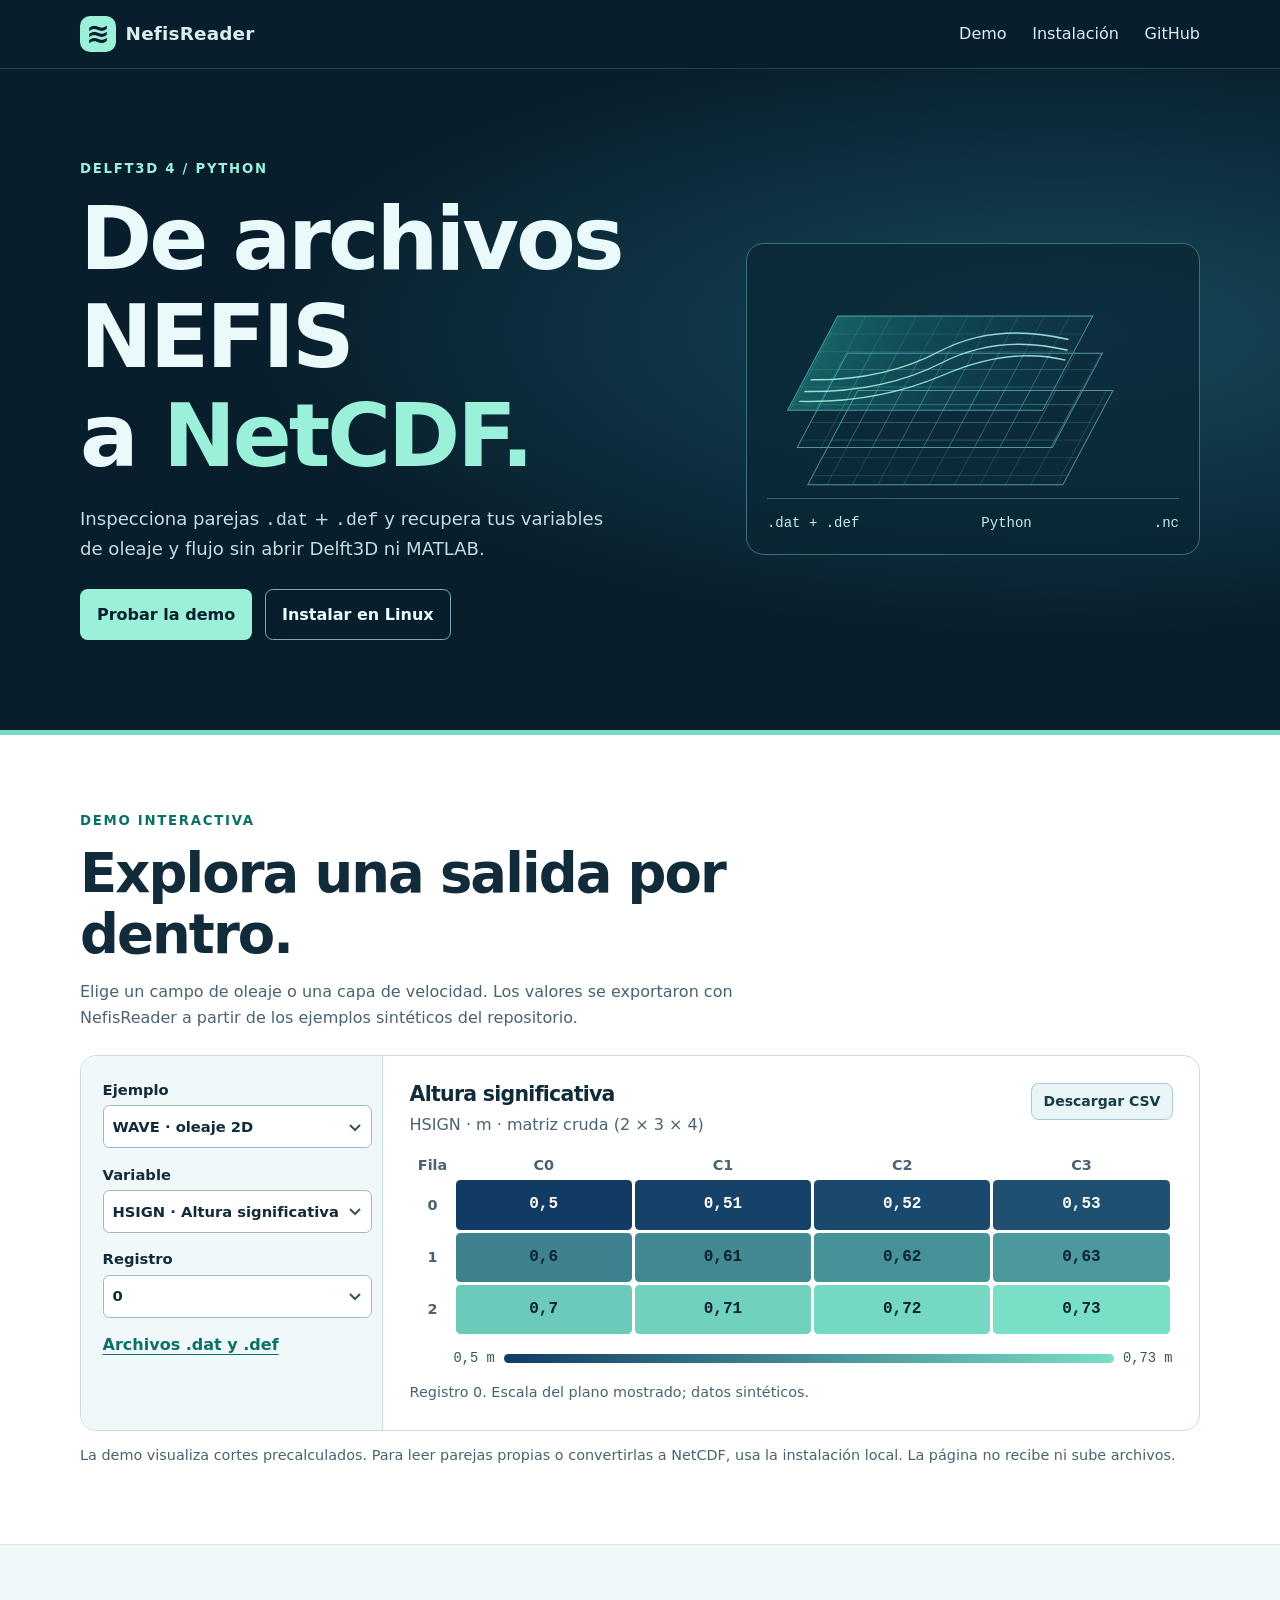
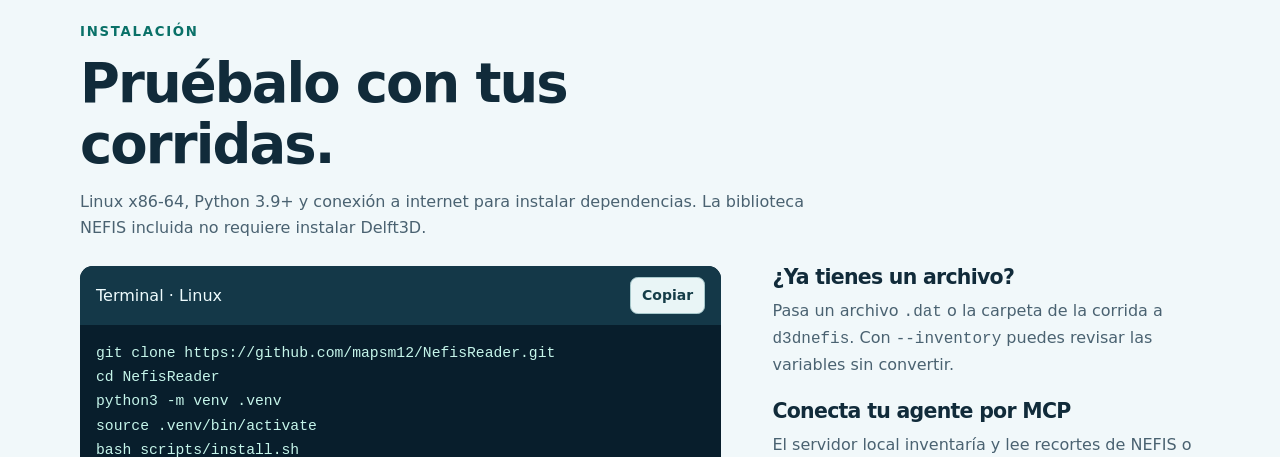
==== index.html @ 4f2a73d4 "Use mapsm12 GitHub Pages for the NefisReader demo" ====
<!doctype html>
<html lang="es">
<head>
  <meta charset="utf-8">
  <meta name="viewport" content="width=device-width, initial-scale=1">
  <meta http-equiv="refresh" content="0; url=./docs/">
  <title>NefisReader</title>
</head>
<body>
  <h1>NefisReader</h1>
  <p><a href="./docs/">Abrir la demo de NefisReader</a></p>
</body>
</html>
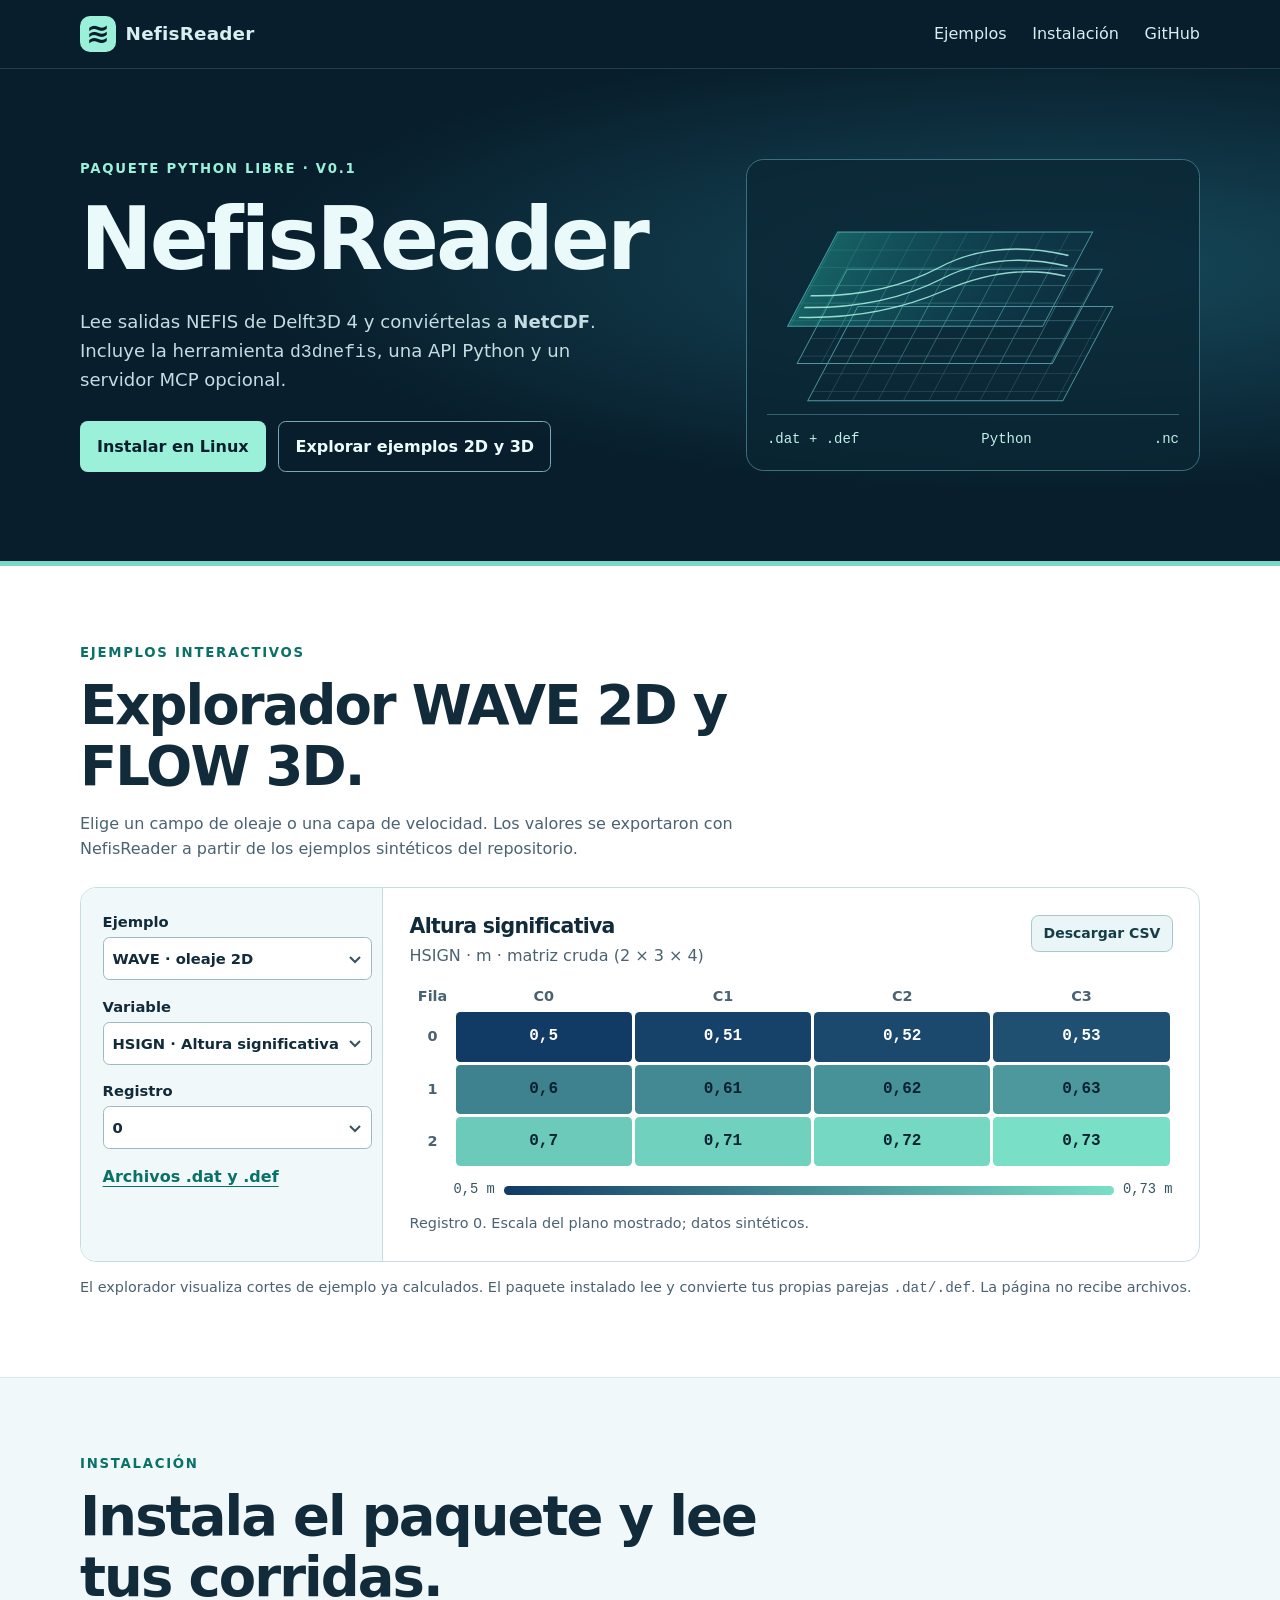
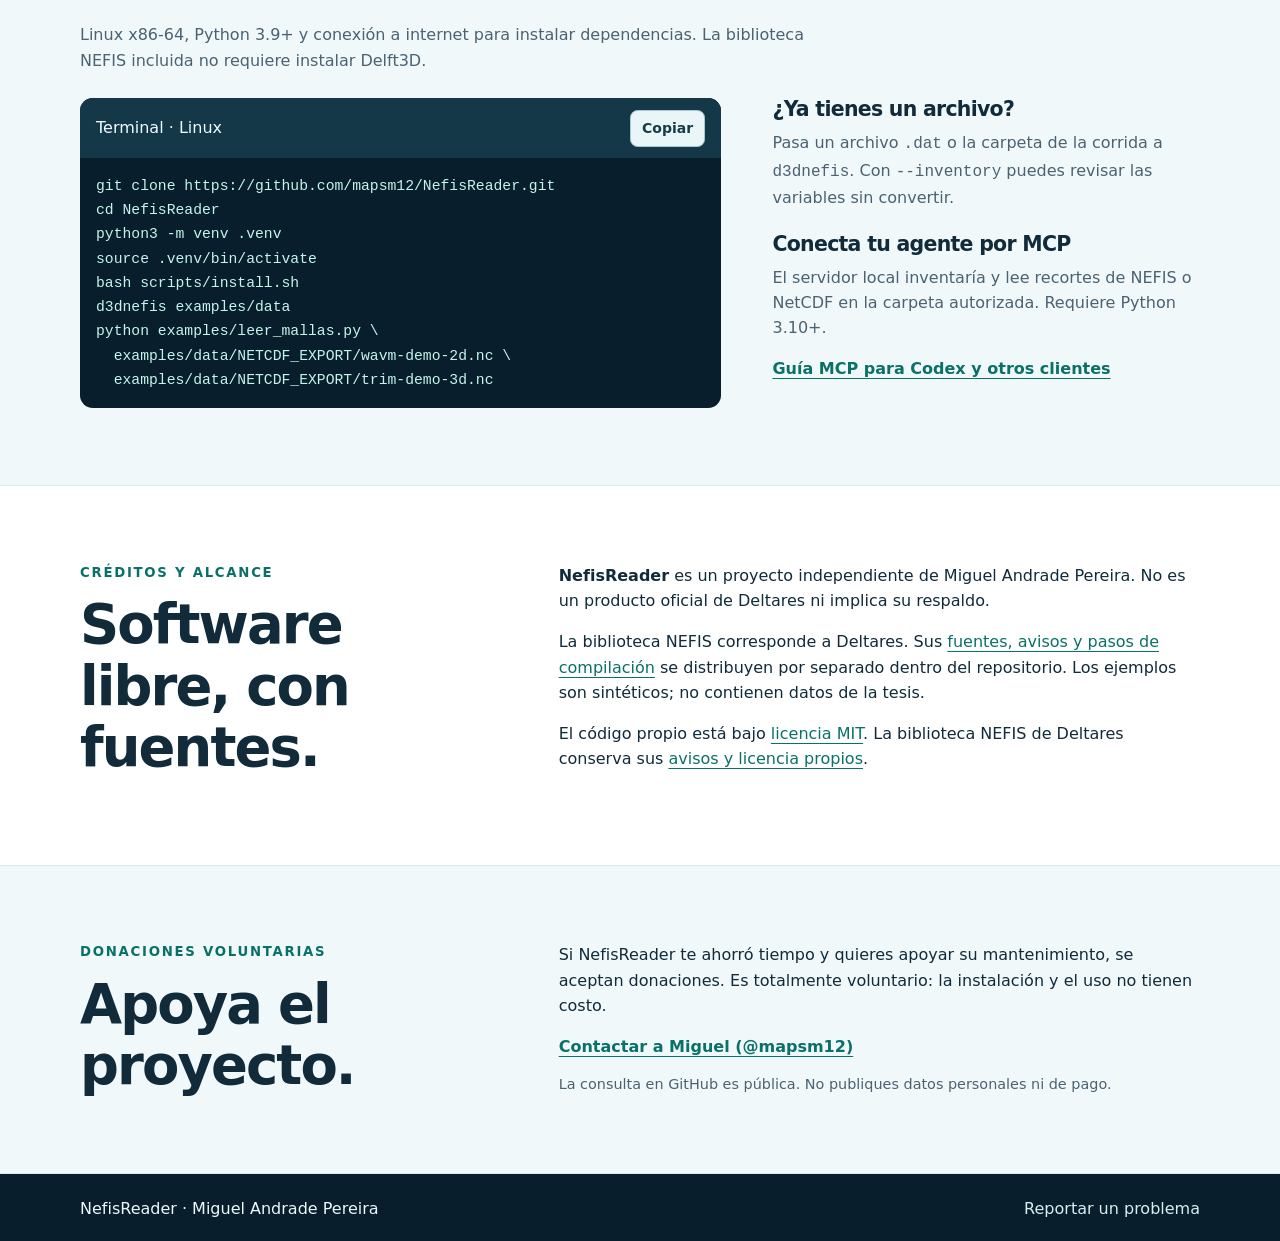
==== commit c8e7e379: "Present NefisReader v0.1 as free software and document installation and donations" ====
--- a/index.html
+++ b/index.html
@@ -4,10 +4,10 @@
   <meta charset="utf-8">
   <meta name="viewport" content="width=device-width, initial-scale=1">
   <meta http-equiv="refresh" content="0; url=./docs/">
-  <title>NefisReader</title>
+  <title>NefisReader v0.1</title>
 </head>
 <body>
   <h1>NefisReader</h1>
-  <p><a href="./docs/">Abrir la demo de NefisReader</a></p>
+  <p><a href="./docs/">Abrir la página del paquete NefisReader</a></p>
 </body>
 </html>
